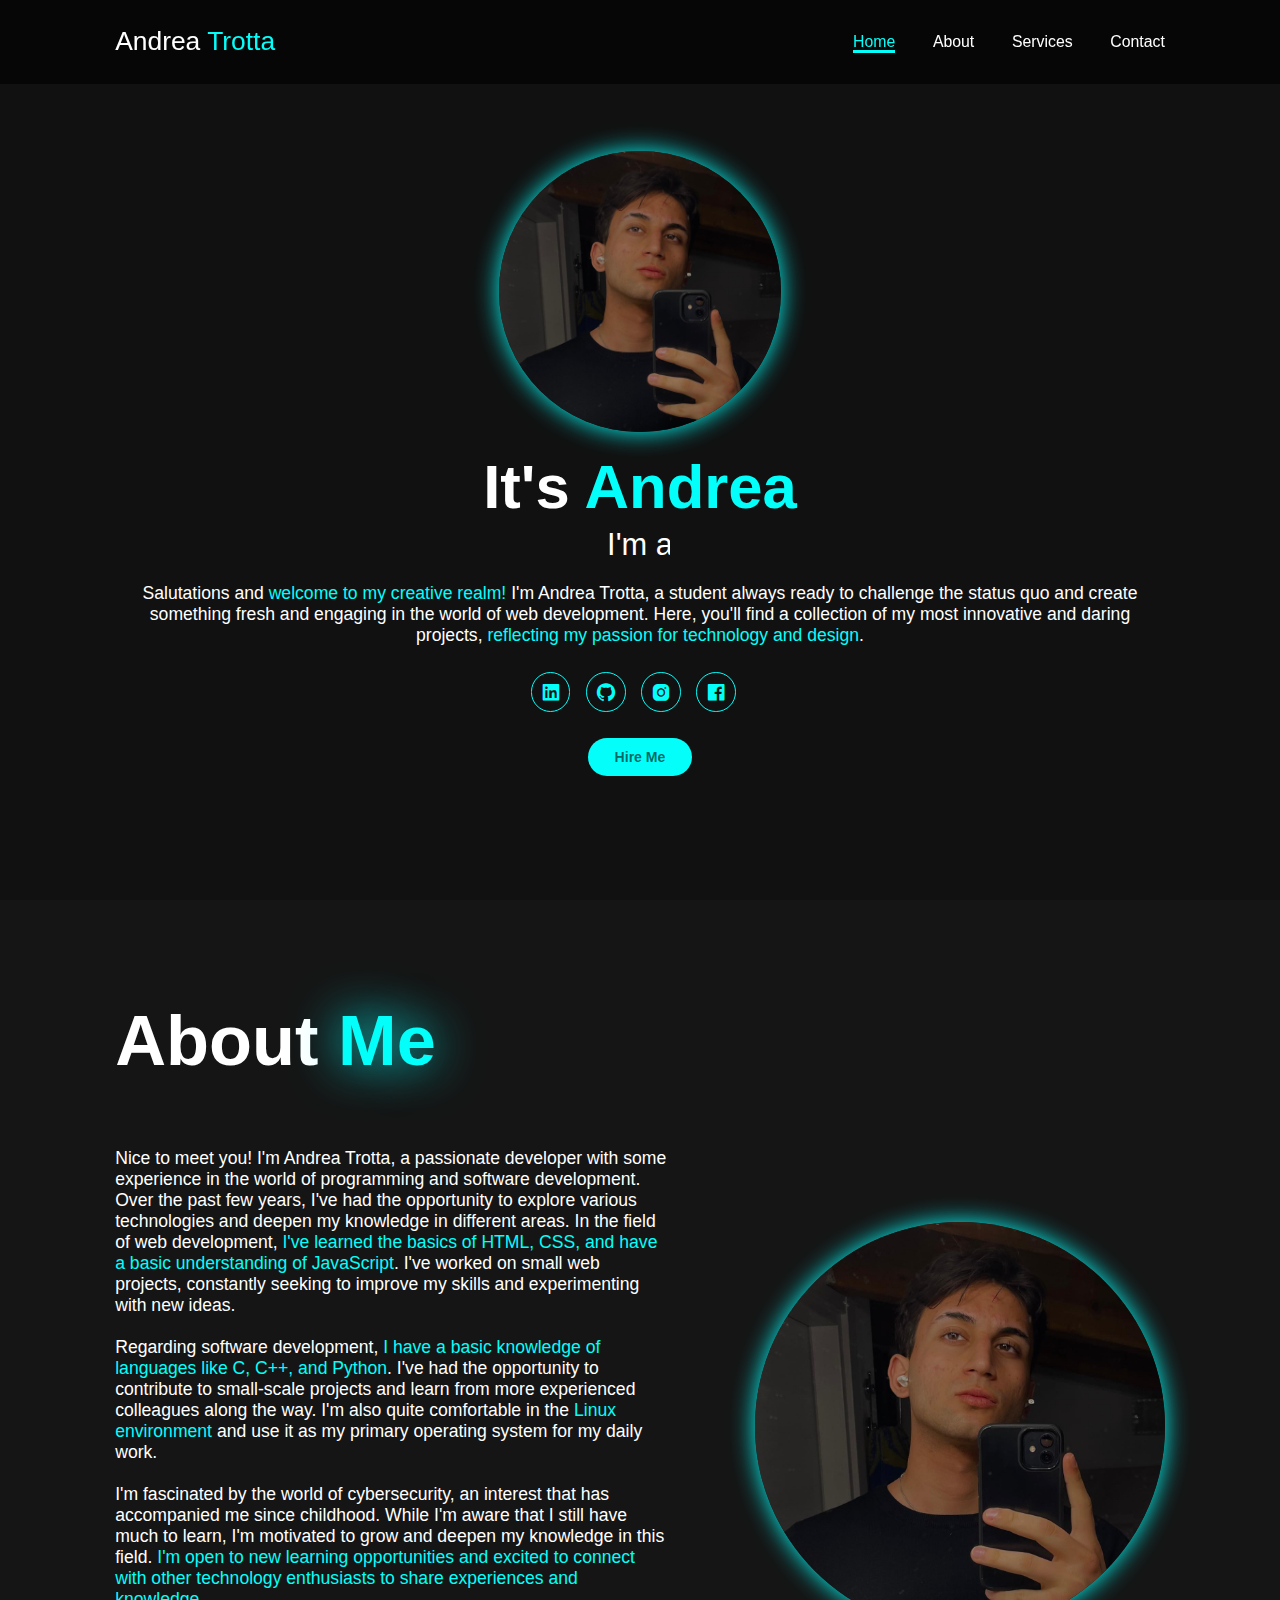
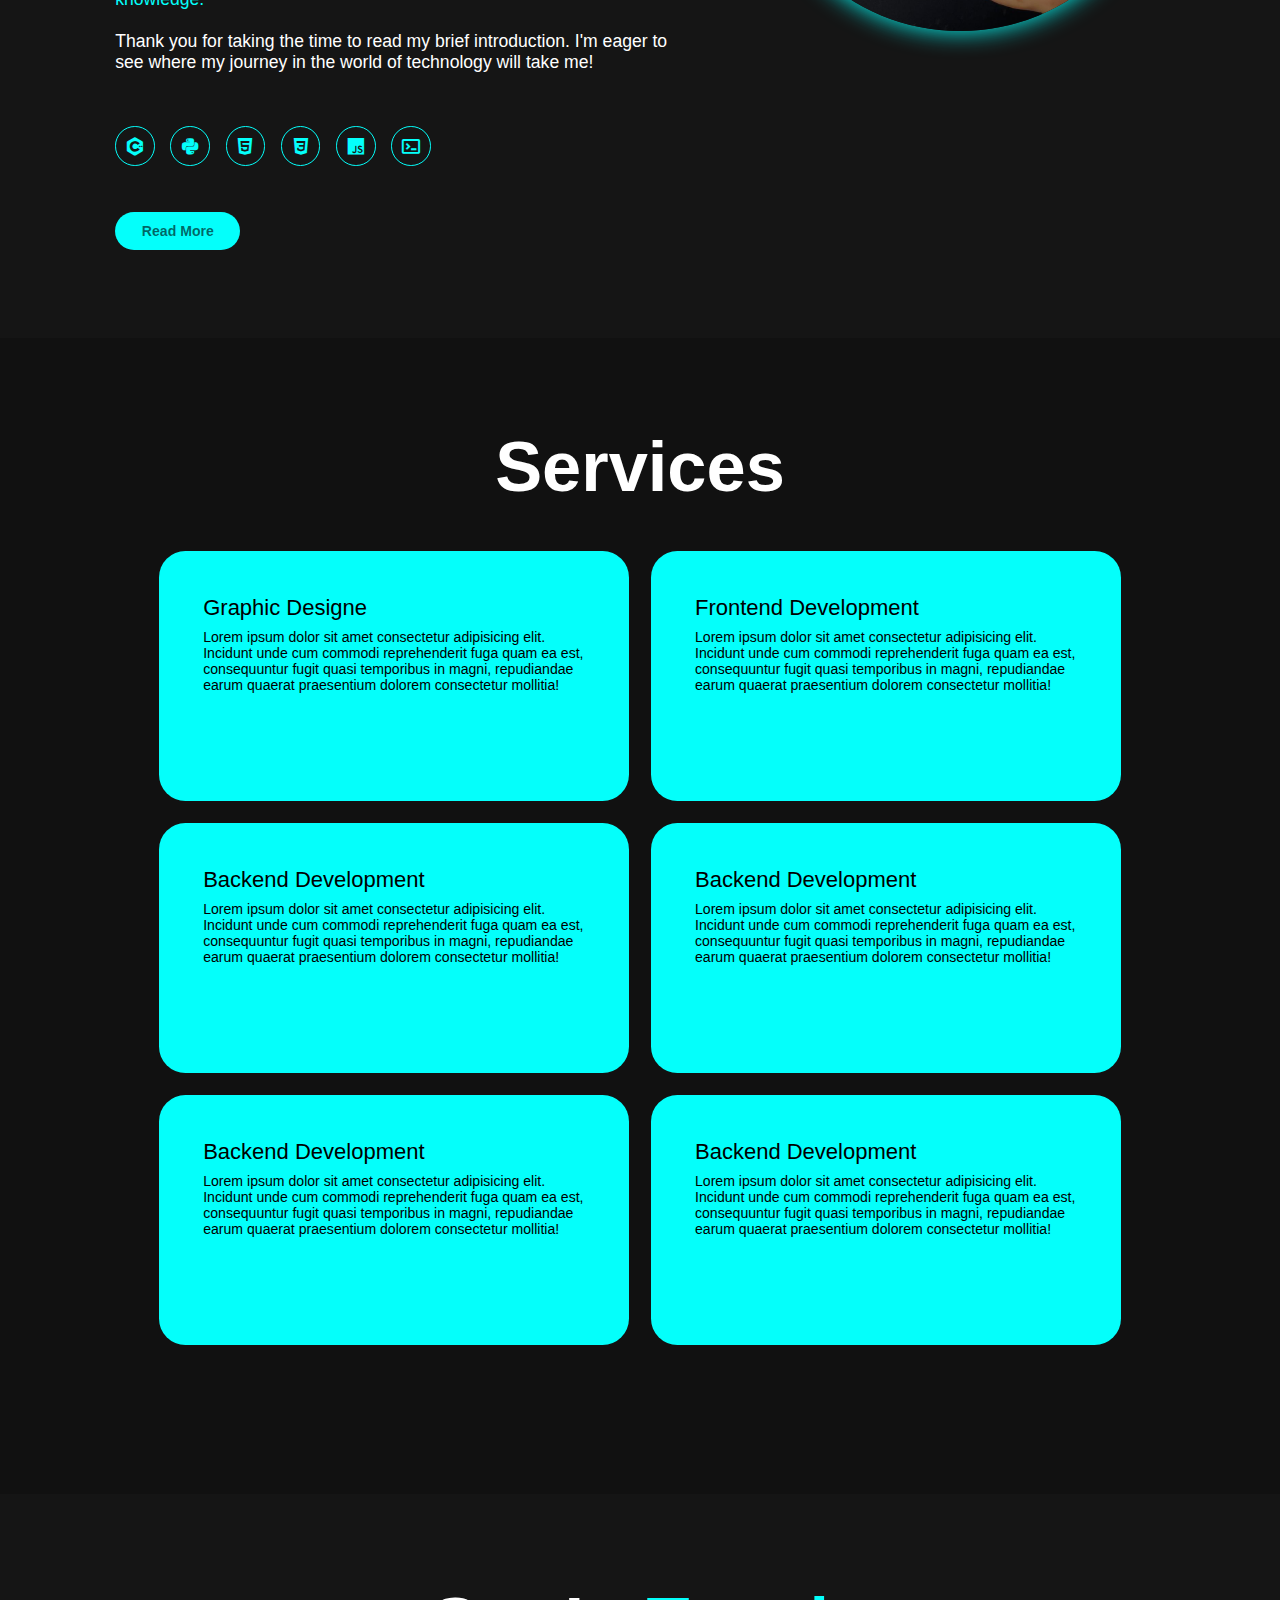
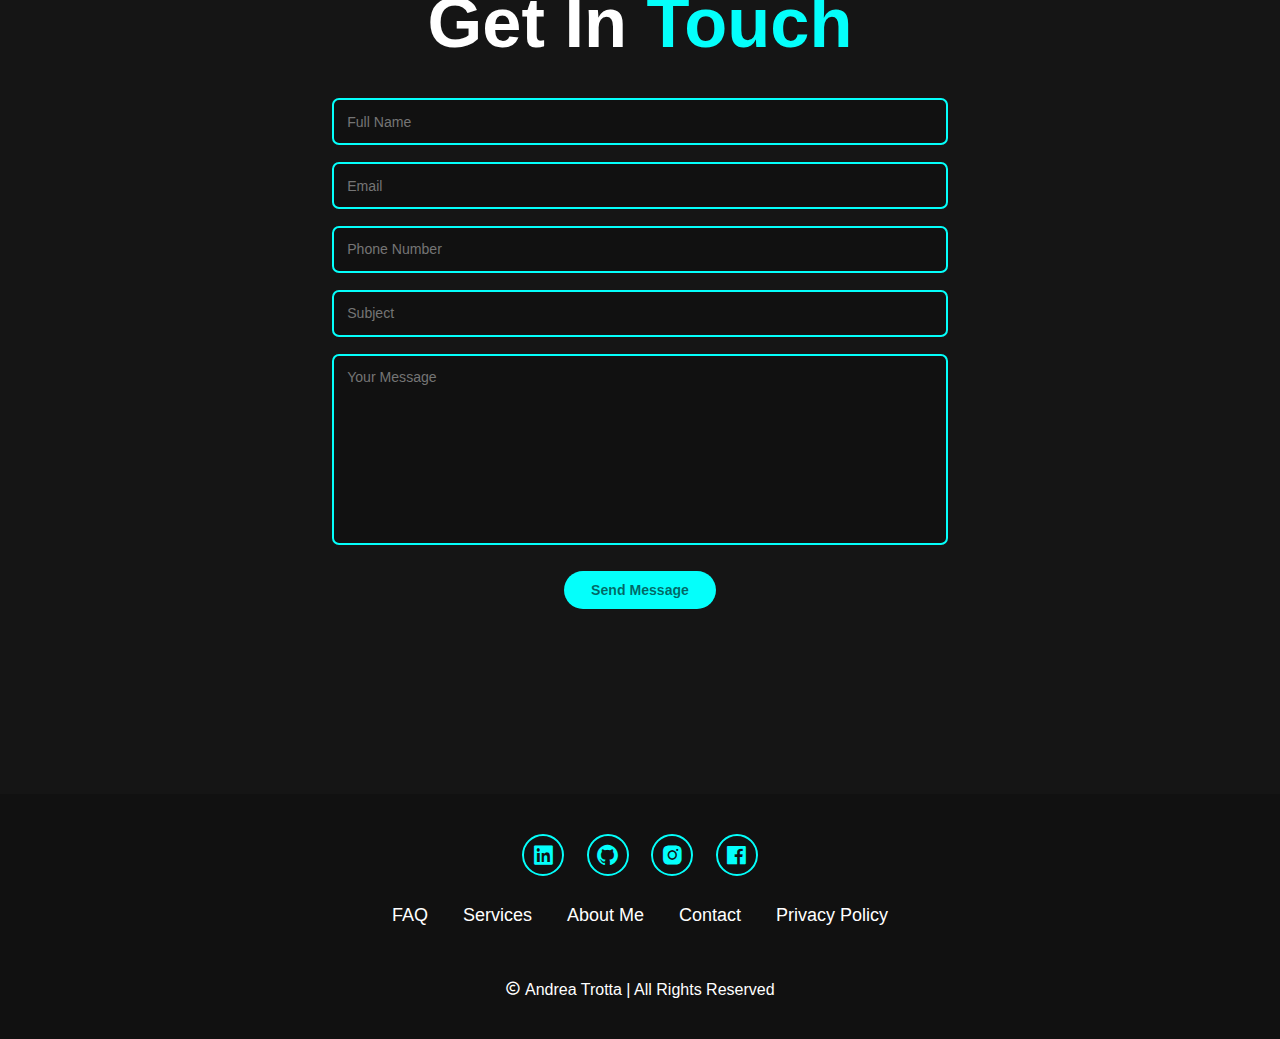
==== index.html @ d31e43f0 "Update index.html" ====
<!DOCTYPE html>
<html lang="en">
<head>
    <meta charset="UTF-8">
    <meta name="viewport" content="width=device-width, initial-scale=1.0">
    <title>Andrea Trotta's Portfolio</title>
    <link rel="stylesheet" href="/main.css">
    <link rel="icon" href="icon.png">
    <link href='https://unpkg.com/boxicons@2.1.4/css/boxicons.min.css' rel='stylesheet'>
</head>
<body>
    <header class="header">
        <a href="#home" class="logo">Andrea <span>Trotta</span></a>

        <i class='bx bx-menu' id="menu-icon"></i>

        <nav class="navbar">
            <a href="#home" class="active">Home</a>
            <a href="#about">About</a>
            <a href="#services">Services</a>
            <a href="#contact">Contact</a>
        </nav>
    </header>

    <section class="home" id="home">
        <div class="home-img">
            <img src="image.jpg" alt="">
        </div>

        <div class="home-content">
            <h1>It's <span>Andrea</span></h1>
        
            <h3 class="text-animation">
                I'm a <span></span>
            </h3>

            <br><br>
            <p style="font-size: 2rem;">
                Salutations and <span style="color: #04fffb;">welcome to my creative realm!</span> I'm Andrea Trotta, a student always ready to challenge the status quo and create something fresh and engaging in the world of web development.
                Here, you'll find a collection of my most innovative and daring projects, <span style="color: #04fffb;">reflecting my passion for technology and design</span>. 
            </p>

                <div class="social-icon">
                    <a href="https://www.linkedin.com/in/andrea-trotta-8848802b8/"><i class='bx bxl-linkedin-square'></i></a>
                    <a href="https://github.com/TheRealAndreaTrotta/MyRep"><i class='bx bxl-github'></i></a>
                    <a href="https://www.instagram.com/thedrereal/"><i class='bx bxl-instagram-alt'></i></a>
                    <a href="#"><i class='bx bxl-facebook-square'></i></a>
                </div>

                <a href="#contact" class="btn">Hire Me</a>
        </div>
    </section>
    
    <section class="about" id="about">
        <div class="about-content">
            <h2 class="heading">About <span>Me</span></h2>
            <h3 class="text-animation"><span></span></h3>
            <br>

            <p style="font-size: 2rem;">
                Nice to meet you! I'm Andrea Trotta, a passionate developer with some experience in the world of programming and software development. Over the past few years, I've had the opportunity to explore various technologies and deepen my knowledge in different areas.            
                In the field of web development, <span style="color: #04fffb;">I've learned the basics of HTML, CSS, and have a basic understanding of JavaScript</span>. I've worked on small web projects, constantly seeking to improve my skills and experimenting with new ideas.
                <br><br>
                Regarding software development, <span style="color: #04fffb;">I have a basic knowledge of languages like C, C++, and Python</span>. I've had the opportunity to contribute to small-scale projects and learn from more experienced colleagues along the way.   
                I'm also quite comfortable in the <span style="color: #04fffb;">Linux environment</span> and use it as my primary operating system for my daily work.   
                <br><br>
                I'm fascinated by the world of cybersecurity, an interest that has accompanied me since childhood. While I'm aware that I still have much to learn, I'm motivated to grow and deepen my knowledge in this field.
                <span style="color: #04fffb;">I'm open to new learning opportunities and excited to connect with other technology enthusiasts to share experiences and knowledge.</span> 
                <br><br>
                Thank you for taking the time to read my brief introduction. I'm eager to see where my journey in the world of technology will take me!
            </p>

            <div class="social">
                <div class="social-icon">
                    <a href="https://isocpp.org"><i class='bx bxl-c-plus-plus'></i></a>
                    <a href="https://www.python.org"><i class='bx bxl-python'></i></a>
                    <a href="https://html.com"><i class='bx bxl-html5' ></i></a>
                    <a href="https://www.w3.org/Style/CSS/Overview.en.html"><i class='bx bxl-css3' ></i></a>
                    <a href="https://www.javascript.com"><i class='bx bxl-javascript' ></i></a>
                    <a href="https://www.linux.org"><i class='bx bx-terminal'></i></a>
                </div>
            </div>

            <br><br>
            <a href="#" class="btn">Read More</a>
        </div>

        <div class="about-img">
            <img src="image.jpg" alt="">
        </div>
    </section>

    <section class="services" id="services">
        <h2 class="heading">Services</h2>

        <div class="services-container">

            <div class="services-box">
                <div class="services-info">
                    <h4>Graphic Designe</h4>
                    <p>Lorem ipsum dolor sit amet consectetur adipisicing 
                    elit. Incidunt unde cum commodi reprehenderit fuga 
                    quam ea est, consequuntur fugit quasi temporibus in 
                    magni, repudiandae earum quaerat praesentium dolorem 
                    consectetur mollitia!</p>
                </div>
            </div>

            <div class="services-box">
                <div class="services-info">
                    <h4>Frontend Development</h4>
                    <p>Lorem ipsum dolor sit amet consectetur adipisicing 
                    elit. Incidunt unde cum commodi reprehenderit fuga 
                    quam ea est, consequuntur fugit quasi temporibus in 
                    magni, repudiandae earum quaerat praesentium dolorem 
                    consectetur mollitia!</p>
                </div>
            </div>

            <div class="services-box">
                <div class="services-info">
                    <h4>Backend Development</h4>
                    <p>Lorem ipsum dolor sit amet consectetur adipisicing 
                    elit. Incidunt unde cum commodi reprehenderit fuga 
                    quam ea est, consequuntur fugit quasi temporibus in 
                    magni, repudiandae earum quaerat praesentium dolorem 
                    consectetur mollitia!</p>
                </div>
            </div>

            <div class="services-box">
                <div class="services-info">
                    <h4>Backend Development</h4>
                    <p>Lorem ipsum dolor sit amet consectetur adipisicing 
                    elit. Incidunt unde cum commodi reprehenderit fuga 
                    quam ea est, consequuntur fugit quasi temporibus in 
                    magni, repudiandae earum quaerat praesentium dolorem 
                    consectetur mollitia!</p>
                </div>
            </div>

            <div class="services-box">
                <div class="services-info">
                    <h4>Backend Development</h4>
                    <p>Lorem ipsum dolor sit amet consectetur adipisicing 
                    elit. Incidunt unde cum commodi reprehenderit fuga 
                    quam ea est, consequuntur fugit quasi temporibus in 
                    magni, repudiandae earum quaerat praesentium dolorem 
                    consectetur mollitia!</p>
                </div>
            </div>

            <div class="services-box">
                <div class="services-info">
                    <h4>Backend Development</h4>
                    <p>Lorem ipsum dolor sit amet consectetur adipisicing 
                    elit. Incidunt unde cum commodi reprehenderit fuga 
                    quam ea est, consequuntur fugit quasi temporibus in 
                    magni, repudiandae earum quaerat praesentium dolorem 
                    consectetur mollitia!</p>
                </div>
            </div>

        </div>
    </section>

    <section class="contact" id="contact">
        <h2 class="heading">Get In <span>Touch</span></h2>

        <form action="#">

            <div class="input-box">
                <input type="text" placeholder="Full Name" required>
                <input type="email" placeholder="Email" required>
                <input type="text" placeholder="Phone Number">
                <input type="text" placeholder="Subject" required>
            
                <textarea name="textarea" id="textarea" cols="30" rows="10" placeholder="Your Message" required></textarea>
            </div>

            <input type="submit" value="Send Message" class="btn">
        </form>
    </section>

    <footer class="footer">
        <div class="social">
            <div class="social-icon">
                <a href="https://www.linkedin.com/in/andrea-trotta-8848802b8/"><i class='bx bxl-linkedin-square'></i></a>
                <a href="https://github.com/TheRealAndreaTrotta/MyRep"><i class='bx bxl-github'></i></a>
                <a href="https://www.instagram.com/thedrereal/"><i class='bx bxl-instagram-alt'></i></a>
                <a href="#"><i class='bx bxl-facebook-square'></i></a>
            </div>
        </div>

        <ul class="list">
            <li>
                <a href="#">FAQ</a>
            </li>

            <li>
                <a href="#services">Services</a>
            </li>

            <li>
                <a href="#about">About Me</a>
            </li>

            <li>
                <a href="#contact">Contact</a>
            </li>

            <li>
                <a href="#">Privacy Policy</a>
            </li>
        </ul>

        <p class="copyright">
            <i class='bx bx-copyright'></i> Andrea Trotta | All Rights Reserved
        </p>
    </footer>

    <script src="main.js"></script>
</body>
</html>
---- main.css ----
* {
    margin: 0;
    padding: 0;
    box-sizing: border-box;
    text-decoration: none;
    border: none;
    outline: none;
    scroll-behavior: smooth;
    font-family: "Poppins", sans-serif;
}

:root{
    --bg-color: #111111;
    --second-bg-color: #151515;
    --text-color: white;
    --main-color: #04fffb
}

html{
    font-size: 62.5%;
    overflow-x: hidden;
}

body{
    background-color: var(--bg-color);
    color: var(--text-color);
}

.header{
    position: fixed;
    top: 0;
    width: 100%;
    padding: 3rem 9%;
    background: rgba(0, 0, 0, 0.6);
    backdrop-filter: blur(10px);
    display: flex;
    justify-content: space-between;
    align-items: center;
    z-index: 100;
}

.logo{
    font-size: 3rem;
    color: var(--text-color);
    cursor: pointer;
    transition: 0.3s ease-in-out;
}

.logo:hover{
    transform: scale(1.1);
}

.navbar a{
    font-size: 1.8rem;
    color: white;
    margin-left: 4rem;
    font-weight: 500;
    transition: 0.3 ease-in-out;
    border-bottom: 3px solid transparent;
}

.navbar a:hover, .navbar a.active{
    color: var(--main-color);
    border-bottom: 3px solid var(--main-color);
}

#menu-icon{
    font-size: 3.6rem;
    color: var(--main-color);
    display: none;
}

section{
    min-height: 100vh;
    padding: 10rem 9% 10rem;
}

.home{
    display: flex;
    justify-content: center;
    align-items: center;
    flex-direction: column;
    gap: 1rem;
}

.home-content{
    display: flex;
    align-items: center;
    justify-content: center;
    flex-direction: column;
    text-align: center;
    margin-top: 3rem;
}

span{
    color: var(--main-color);
}

.logo span{
    color: var(--main-color);
}

.home-content h3{
    margin-top: 2rem;
    margin-top: 1rem;
    font-size: 3.5rem;
}

.home-content h1{
    font-size: 7rem;
    font-weight: 700;
    margin-top: 1.5rem;
    line-height: 1;
}

.home-img{
    border-radius: 50%;
}

.home-img img{
    position: relative;
    top: 3rem;
    width: 22vw;
    border-radius: 50%;
    box-shadow: 0 0 25px var(--main-color);
    cursor: pointer;
    transition: 0.4s ease-in-out;
}

.home-img img:hover{
    box-shadow: 0 0 50px var(--main-color), 0 0 100px var(--main-color);
}

.home-content p{
    font-size: 1.5rem;
    font-weight: 500;
    max-width: 10000px;
}

.social-icon a{
    display: inline-flex;
    justify-content: center;
    align-items: center;
    width: 4.5rem;
    height: 4.5rem;
    background: transparent;
    border: 0.2rem solid var(--main-color);
    font-size: 2.5rem;
    border-radius: 50%;
    color: var(--main-color);
    margin: 3rem 1.5rem 3rem 0;
    transition: 0.3s ease-in-out;
}

.social-icon a:hover{
    color: white;
    transform: scale(1.3)translateY(-5px);
    box-shadow: 0 0 25px var(--main-color);
    background-color: var(--main-color);
}

.btn{
    display: inline-block;
    padding: 1rem 2.8rem;
    background: var(--main-color);
    border-radius: 4rem;
    font-size: 1.6rem;
    color: rgba(0, 0, 0, 0.6);
    font-weight: bolder;
    border: 2px solid transparent;
    transition: 0.3 ease-in-out;
    cursor: pointer;
}

.btn:hover{
    transform: scale(1.05);
    box-shadow: 0 0 25px var(--main-color);
}

.text-animation {
    font-size: 34px;
    font-weight: 280;
    min-width: 280px; 
}

.text-animation span{
    position: relative;
}

.text-animation span::before {
    content: attr(data-text); 
    color: var(--main-color);
    animation: words 20s infinite; 
}

.text-animation span::after {
    content: "";
    background-color: var(--bg-color);
    position: absolute;
    width: calc(100% + 8px);
    height: 100%;
    border-left: 3px solid var(--bg-color);
    right: -8px;
    animation: cursor 0.6s infinite, typing 20s steps(14) infinite; 
}

@keyframes cursor {
    to {
        border-left: 2px solid var(--main-color);
    }
}

@keyframes words { 
    0%, 100% {
        content: 'Web Developer';
    }
}

@keyframes typing {
    10%, 15%, 30%, 35%, 50%, 55%, 70%, 75%, 90%, 95% {
        width: 0;
    }
    5%, 20%, 25%, 40%, 45%, 60%, 65%, 80%, 85% {
        width: calc(100% + 8px);
    }
}

.about{
    display: flex;
    justify-content: center;
    align-items: center;
    gap: 10rem;
    background: var(--second-bg-color);
    color: white;
}

.about h2 span{
    color: var(--main-color);
    text-shadow: 0 0 50px var(--main-color);
}

.about-img{
    border-radius: 50%;
}

.about-img img{
    position: relative;
    width: 32vw;
    border-radius: 50%;
    box-shadow: 0 0 25px var(--main-color);
    top: 1rem;
    cursor: pointer;
    transition: 0.4s ease-in-out;
}

.about-img img:hover{
    box-shadow: 0 0 50px var(--main-color), 0 0 100px var(--main-color);
}

.heading{
    text-align: center;
    font-size: 8rem;
}

.about-content h2{
    text-align: left;
    line-height: 1.5;
}

.about-content h3{
    font-size: 2.6rem;
}

.about-content p{
    font-size: 1.6rem;
    margin: 2rem 0 3rem;
}

.about-content .text-animation span::before {
    content: 'Web Developer'; 
    color: var(--main-color);
    animation: words 20s infinite; 
}

.about-content .text-animation span::after {
    content: "";
    background-color: var(--second-bg-color);
    position: absolute;
    width: calc(100% + 8px);
    height: 100%;
    border-left: 3px solid var(--second-bg-color);
    right: -8px;
    animation: cursor 0.6s infinite, typing 20s steps(14) infinite; 
}

::-webkit-scrollbar{
    width: 15px;
}

::-webkit-scrollbar-thumb{
    background-color: var(--main-color);
}

::-webkit-scrollbar-track{
    background-color: var(--bg-color);
    width: 50px;
}

.services{
    background: var(--bg-color);
    color: white;
}

.services h2{
    margin-bottom: 5rem;
    color: white;
}

.services-container{
    display: grid;
    grid-template-columns: repeat(3,1fr);
    align-items: center;
    gap: 2.5rem;
}

.services-box{
    background-color: var(--main-color);
    color: black;
    height: 250px;
    border-radius: 3rem;
    cursor: pointer;
    transition: 0.3s ease-in-out;
}

.services-box:hover{
    background: white;
    color: var(--main-color);
    transform: scale(1.03);
}

.services-box .services-info{
    display: flex;
    flex-direction: column;
    text-align: left;
    max-height: 200px;
    justify-content: center;
    align-items: baseline;
    padding: 5em;
}

.services-info h4{
    font-size: 2.5rem;
    font-weight: 500;
    margin-bottom: 1rem;
}

.services-info p{
    font-size: 1.6rem;
    font-weight: 400;
    max-height: 100px;
    margin: auto;
}

.contact{
    background-color: var(--second-bg-color);
}

.contact h2{
    margin-bottom: 3rem;
    color: white;
}

.contact form{
    max-width: 70rem;
    margin: 1rem auto;
    text-align: center;
    margin-bottom: 3rem;
}

.contact form .input-box{
    display: flex;
    justify-content: center;
    flex-wrap: wrap;
}

.contact form .input-box input, .contact form textarea{
    width: 100%;
    padding: 1.5rem;
    font-size: 1.6rem;
    color: var(--text-color);
    background: var(--bg-color);
    border-radius: 0.8rem;
    border: 2px solid var(--main-color);
    margin: 1rem 0;
    resize: none;
}

.contact form .btn{
    margin-top: 2rem;
}

.footer{
    position: relative;
    bottom: 0;
    width: 100%;
    padding: 40px 0;
    background-color: var(--bg-color);
}

.footer .social{
    text-align: center;
    padding-bottom: 25px;
    color: var(--main-color);
}

.footer .social a{
    font-size: 25px;
    color: var(--main-color);
    border: 2px solid var(--main-color);
    width: 42px;
    height: 42px;
    line-height: 42px;
    display: inline-block;
    text-align: center;
    border-radius: 50%;
    margin: 0 10px;
    transition: 0.3 ease-in-out;
}

.footer .social a:hover{
    transform: scale(1.2) translateY(-10px);
    background-color: var(--main-color);
    color: var(--text-color);
    box-shadow: 0 0 25px var(--main-color);
}

.footer ul{
    margin-top: 0;
    padding: 0;
    font-size: 18px;
    line-height: 1.6;
    margin-bottom: 0;
    text-align: center;
}

.footer ul li a{
    color: white;
    border-bottom: 3px solid transparent;
    transition: 0.3s ease-in-out;
}

footer ul li a:hover{
    color: var(--main-color);
    border-bottom: 3px solid var(--main-color);
}

.footer ul li{
    display: inline-block;
    padding: 0 15px;
}

.footer .copyright{
    margin-top: 50px;
    text-align: center;
    font-size: 16px;
    color: white;
}

@media(max-width: 1285px){
    html{
        font-size: 55%;
    }
    .services-container{
        padding-bottom: 7rem;
        grid-template-columns: repeat(2,1fr);
        margin: 0 5rem;
    }
}

@media(max-width: 991px){
    header{
        padding: 2rem 3%;
    }
    section{
        padding: 10rem 3% 2rem;
    }
    .services{
        padding-bottom: 7rem;
    }
    .footer{
        padding: 2rem 3%;
    }
}

@media(max-width: 895px){
    #menu-icon{
        display: block;
    }
    .navbar{
        position: absolute;
        top: 100%;
        right: 0;
        width: 50%;
        padding: 1rem 3%;
        background: rgba(0, 0, 0, 0.9);
        backdrop-filter: blur(20px);
        border-bottom-left-radius: 2rem;
        border-left: 2px solid var(--main-color);
        border-bottom: 2px solid var(--main-color);
        display: none;
    }
    .navbar.active{
        display: block;
    }
    
    .navbar a{
        display: block;
        font-size: 2rem;
        margin: 3rem 0;
        color: white;
    }
    
    .home{
        flex-direction: column;
        margin: 5rem 4rem;
    }
    
    .home-content h3{
        font-size: 2.6rem;
    }
    
    .home-content h1{
        font-size: 8rem;
        margin-top: 3rem;
    }
    
    .home-content p{
        max-width: 600px;
        margin: 0 auto;
    }
    
    .home-img img{
        width: 56vw;
        margin-top: -2rem;
    }
    
    .about{
        flex-direction: column-reverse;
    }
    
    .about-content{
        margin: 0 2rem 4rem;
    }
    
    .about img{
        width: 52vw;
        margin-top: 1rem;
        margin-bottom: 3rem;
    }
    
    .services h2{
        margin-bottom: 3rem;
    }
    
    .services-container{
        grid-template-columns: repeat(1,1fr);
    }
}
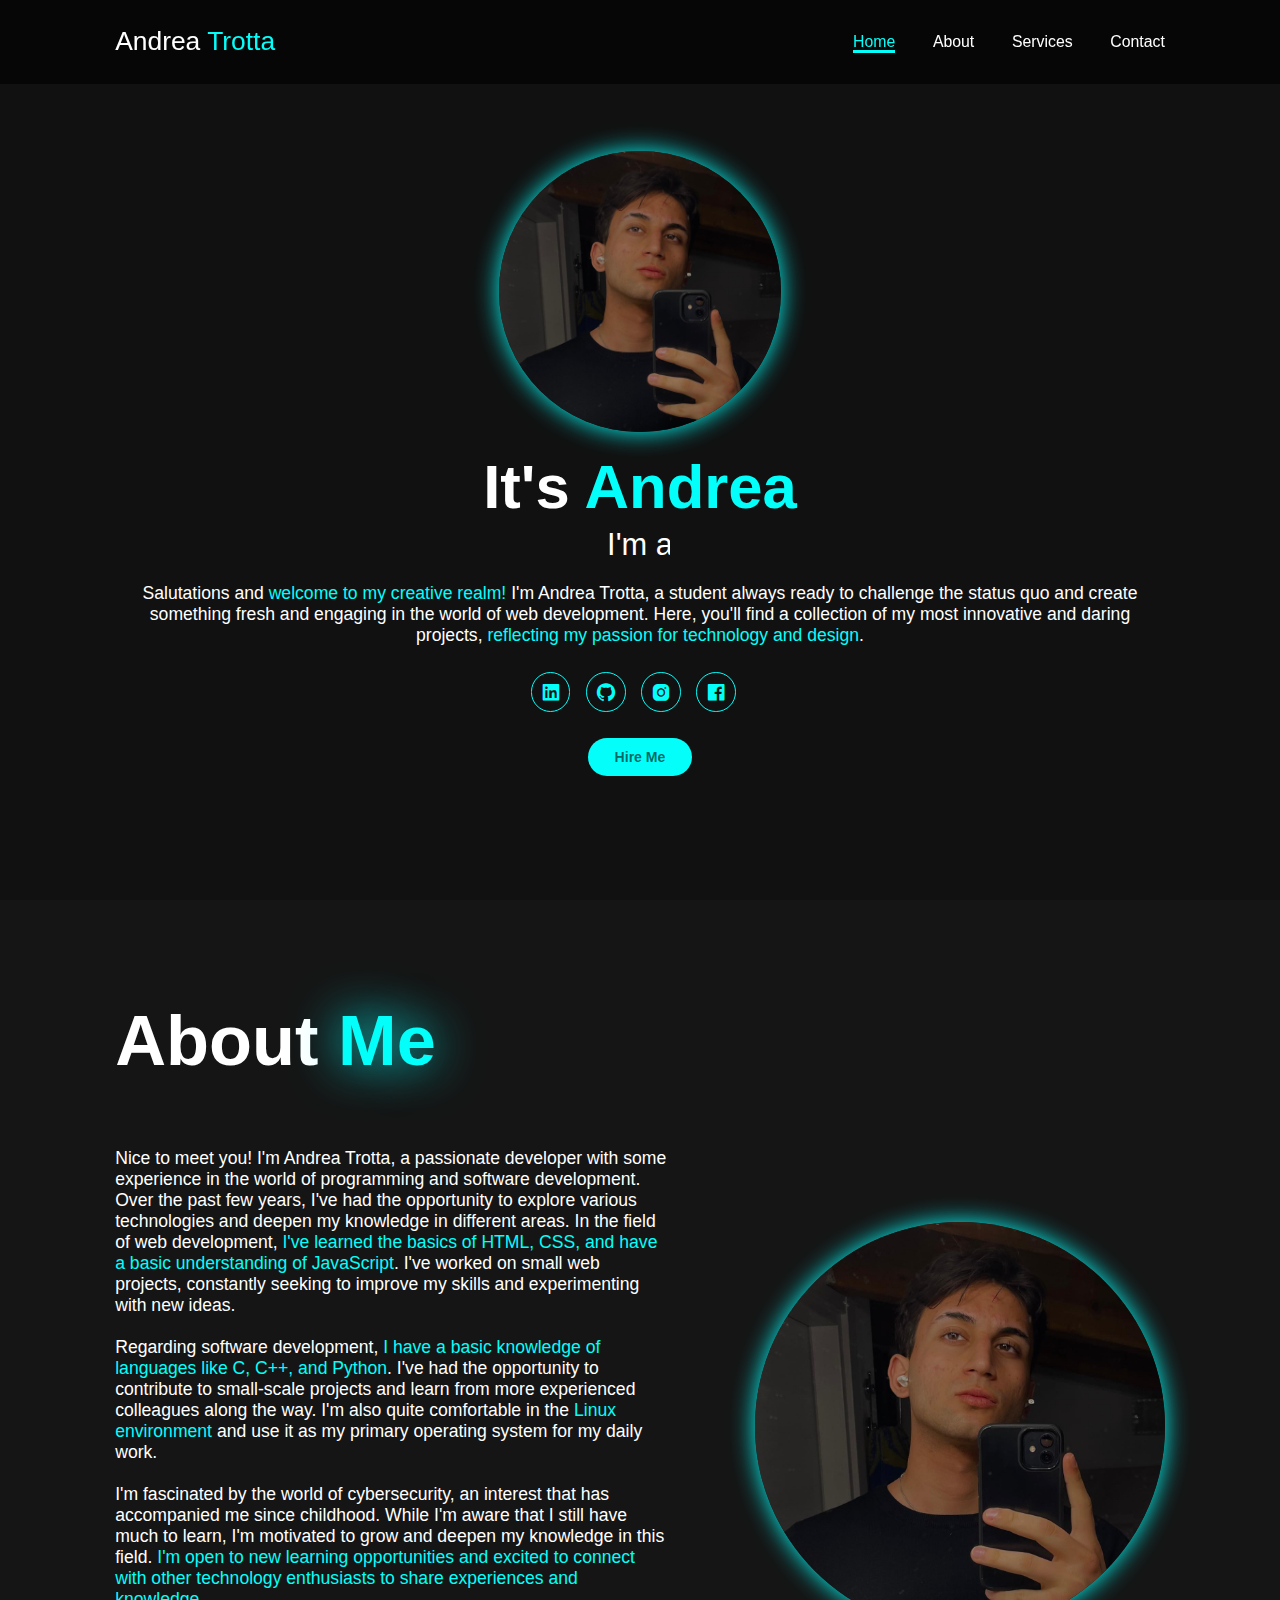
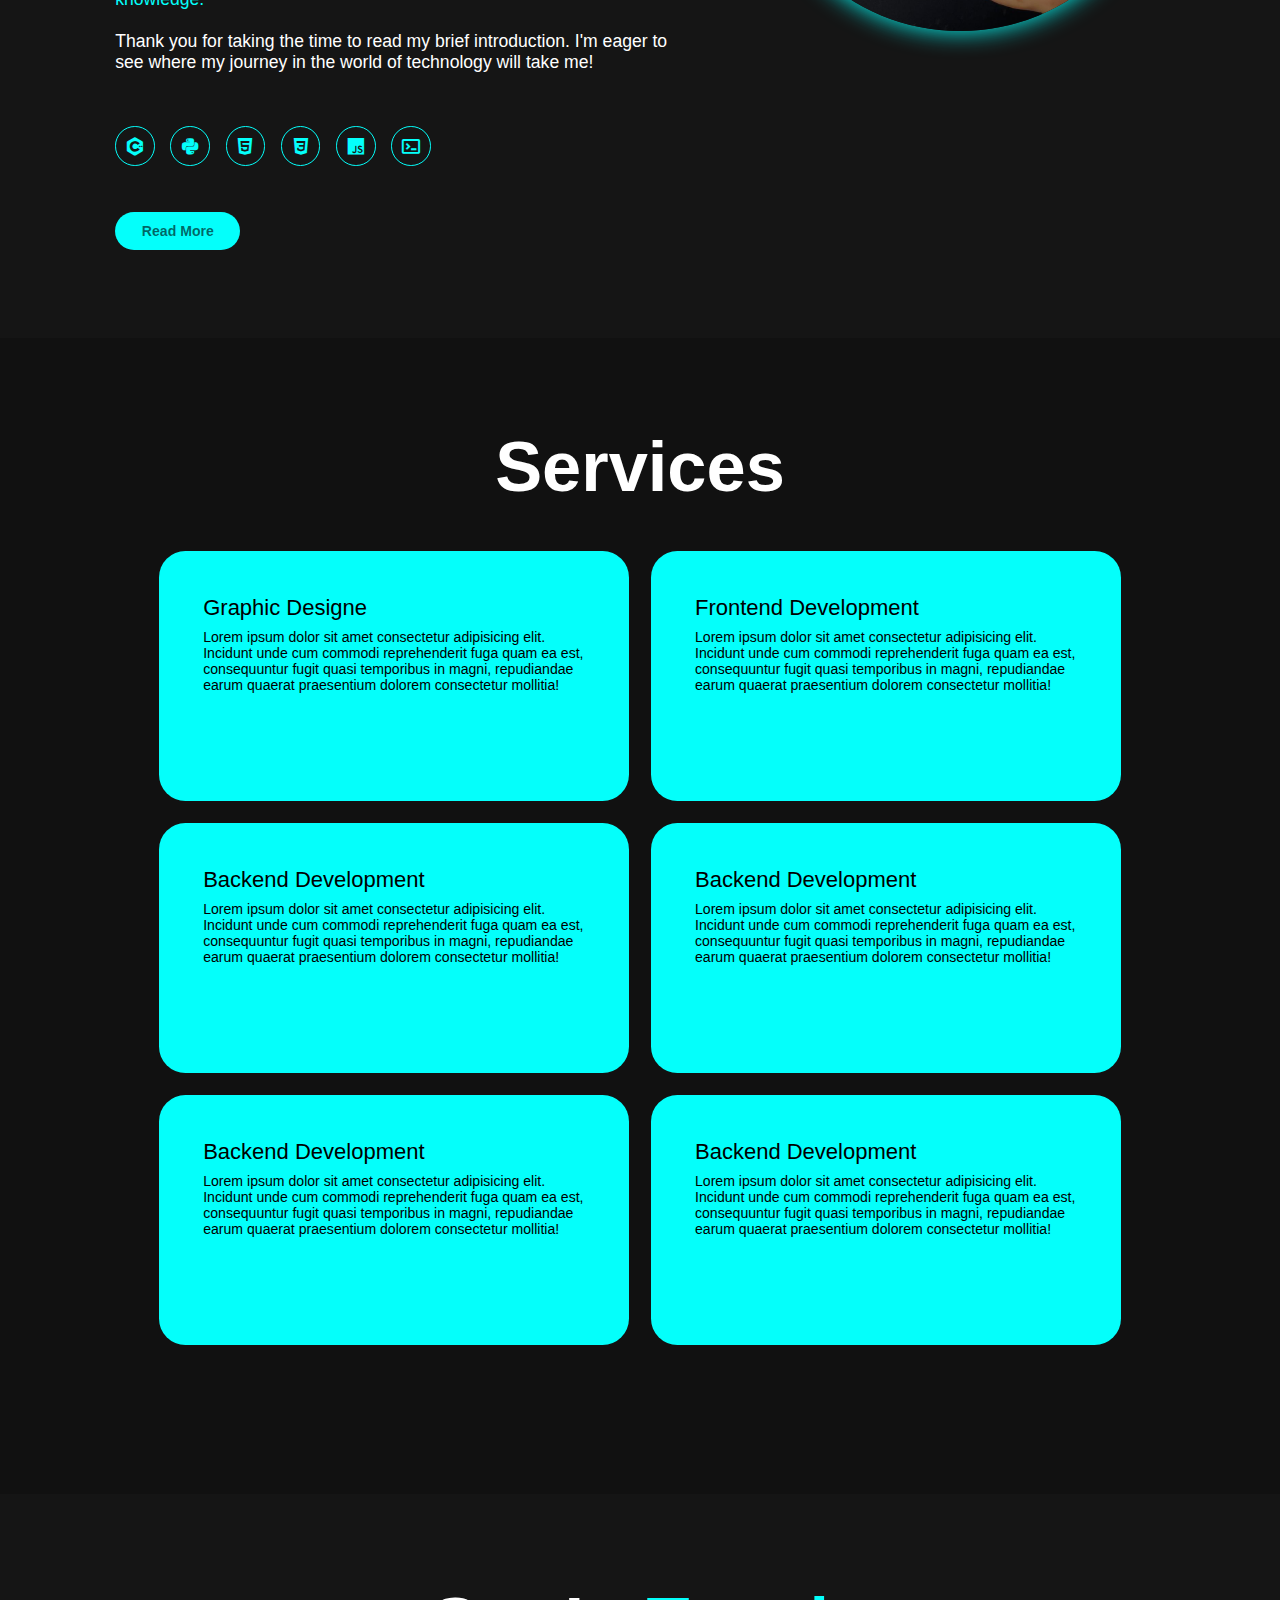
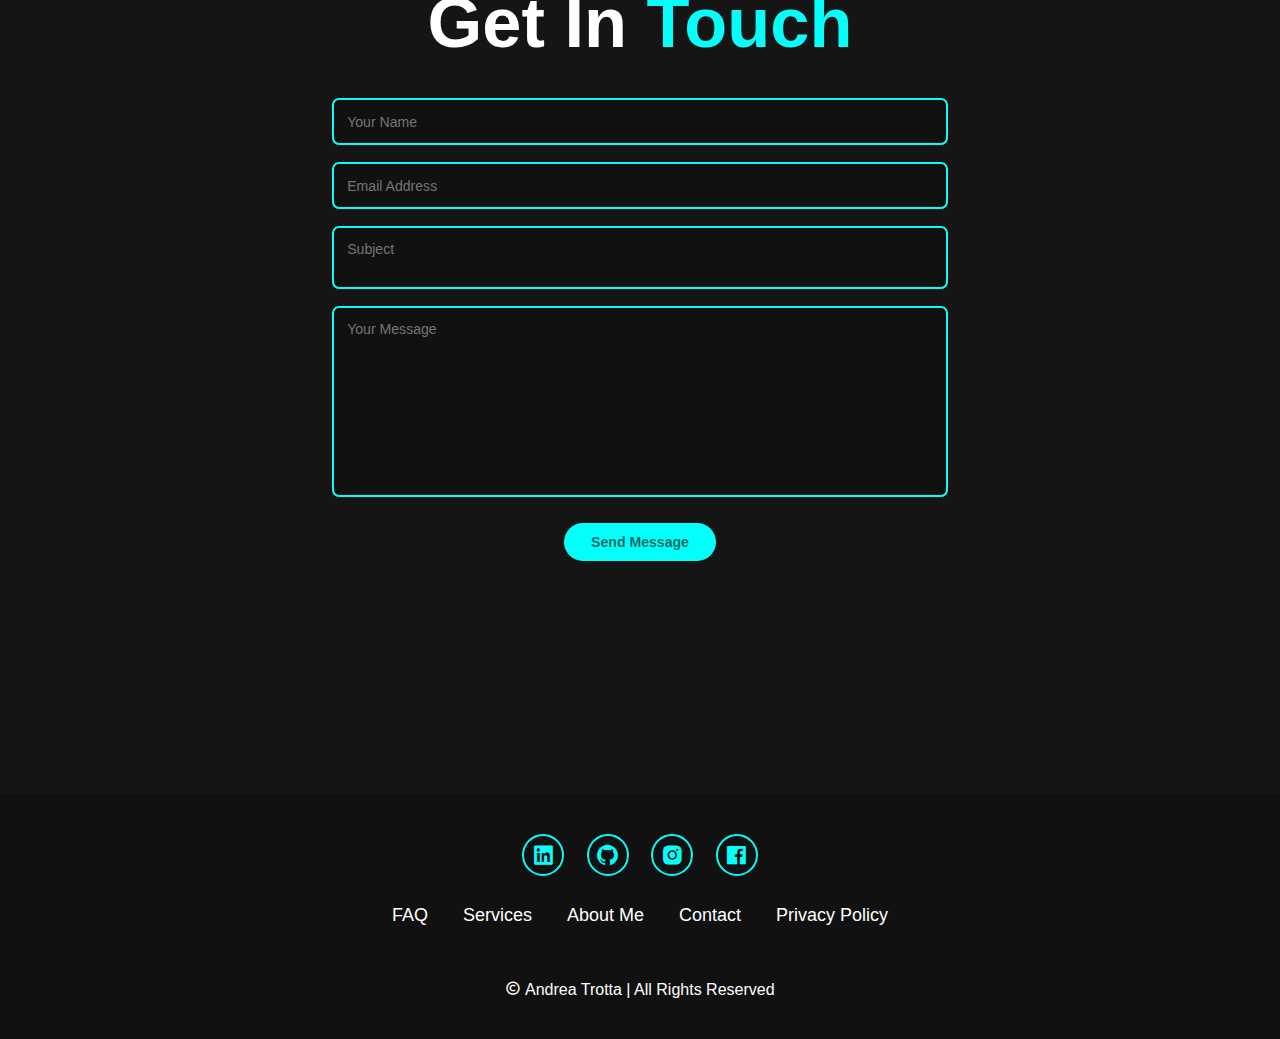
==== commit af3bf5d0: "get in touch" ====
--- a/index.html
+++ b/index.html
@@ -4,7 +4,7 @@
     <meta charset="UTF-8">
     <meta name="viewport" content="width=device-width, initial-scale=1.0">
     <title>Andrea Trotta's Portfolio</title>
-    <link rel="stylesheet" href="/main.css">
+    <link rel="stylesheet" href="style.css">
     <link rel="icon" href="icon.png">
     <link href='https://unpkg.com/boxicons@2.1.4/css/boxicons.min.css' rel='stylesheet'>
 </head>
@@ -167,14 +167,12 @@
     <section class="contact" id="contact">
         <h2 class="heading">Get In <span>Touch</span></h2>
 
-        <form action="#">
+        <form action="https://formcarry.com/s/QvT0RXRTFsk" method="POST">
 
             <div class="input-box">
-                <input type="text" placeholder="Full Name" required>
-                <input type="email" placeholder="Email" required>
-                <input type="text" placeholder="Phone Number">
-                <input type="text" placeholder="Subject" required>
-            
+                <input id="name" type="text" name="name" placeholder="Your Name" required/>
+                <input id="email" type="email" name="email" placeholder="Email Address" required/>
+                <textarea id="textArea" name="subject" placeholder="Subject" required></textarea>
                 <textarea name="textarea" id="textarea" cols="30" rows="10" placeholder="Your Message" required></textarea>
             </div>
 
@@ -219,6 +217,6 @@
         </p>
     </footer>
 
-    <script src="main.js"></script>
+    <script src="script.js"></script>
 </body>
-</html>
+</html>--- a/style.css
+++ b/style.css
@@ -0,0 +1,568 @@
+* {
+    margin: 0;
+    padding: 0;
+    box-sizing: border-box;
+    text-decoration: none;
+    border: none;
+    outline: none;
+    scroll-behavior: smooth;
+    font-family: "Poppins", sans-serif;
+}
+
+:root{
+    --bg-color: #111111;
+    --second-bg-color: #151515;
+    --text-color: white;
+    --main-color: #04fffb
+}
+
+html{
+    font-size: 62.5%;
+    overflow-x: hidden;
+}
+
+body{
+    background-color: var(--bg-color);
+    color: var(--text-color);
+}
+
+.header{
+    position: fixed;
+    top: 0;
+    width: 100%;
+    padding: 3rem 9%;
+    background: rgba(0, 0, 0, 0.6);
+    backdrop-filter: blur(10px);
+    display: flex;
+    justify-content: space-between;
+    align-items: center;
+    z-index: 100;
+}
+
+.logo{
+    font-size: 3rem;
+    color: var(--text-color);
+    cursor: pointer;
+    transition: 0.3s ease-in-out;
+}
+
+.logo:hover{
+    transform: scale(1.1);
+}
+
+.navbar a{
+    font-size: 1.8rem;
+    color: white;
+    margin-left: 4rem;
+    font-weight: 500;
+    transition: 0.3 ease-in-out;
+    border-bottom: 3px solid transparent;
+}
+
+.navbar a:hover, .navbar a.active{
+    color: var(--main-color);
+    border-bottom: 3px solid var(--main-color);
+}
+
+#menu-icon{
+    font-size: 3.6rem;
+    color: var(--main-color);
+    display: none;
+}
+
+section{
+    min-height: 100vh;
+    padding: 10rem 9% 10rem;
+}
+
+.home{
+    display: flex;
+    justify-content: center;
+    align-items: center;
+    flex-direction: column;
+    gap: 1rem;
+}
+
+.home-content{
+    display: flex;
+    align-items: center;
+    justify-content: center;
+    flex-direction: column;
+    text-align: center;
+    margin-top: 3rem;
+}
+
+span{
+    color: var(--main-color);
+}
+
+.logo span{
+    color: var(--main-color);
+}
+
+.home-content h3{
+    margin-top: 2rem;
+    margin-top: 1rem;
+    font-size: 3.5rem;
+}
+
+.home-content h1{
+    font-size: 7rem;
+    font-weight: 700;
+    margin-top: 1.5rem;
+    line-height: 1;
+}
+
+.home-img{
+    border-radius: 50%;
+}
+
+.home-img img{
+    position: relative;
+    top: 3rem;
+    width: 22vw;
+    border-radius: 50%;
+    box-shadow: 0 0 25px var(--main-color);
+    cursor: pointer;
+    transition: 0.4s ease-in-out;
+}
+
+.home-img img:hover{
+    box-shadow: 0 0 50px var(--main-color), 0 0 100px var(--main-color);
+}
+
+.home-content p{
+    font-size: 1.5rem;
+    font-weight: 500;
+    max-width: 10000px;
+}
+
+.social-icon a{
+    display: inline-flex;
+    justify-content: center;
+    align-items: center;
+    width: 4.5rem;
+    height: 4.5rem;
+    background: transparent;
+    border: 0.2rem solid var(--main-color);
+    font-size: 2.5rem;
+    border-radius: 50%;
+    color: var(--main-color);
+    margin: 3rem 1.5rem 3rem 0;
+    transition: 0.3s ease-in-out;
+}
+
+.social-icon a:hover{
+    color: white;
+    transform: scale(1.3)translateY(-5px);
+    box-shadow: 0 0 25px var(--main-color);
+    background-color: var(--main-color);
+}
+
+.btn{
+    display: inline-block;
+    padding: 1rem 2.8rem;
+    background: var(--main-color);
+    border-radius: 4rem;
+    font-size: 1.6rem;
+    color: rgba(0, 0, 0, 0.6);
+    font-weight: bolder;
+    border: 2px solid transparent;
+    transition: 0.3 ease-in-out;
+    cursor: pointer;
+}
+
+.btn:hover{
+    transform: scale(1.05);
+    box-shadow: 0 0 25px var(--main-color);
+}
+
+.text-animation {
+    font-size: 34px;
+    font-weight: 280;
+    min-width: 280px; 
+}
+
+.text-animation span{
+    position: relative;
+}
+
+.text-animation span::before {
+    content: attr(data-text); 
+    color: var(--main-color);
+    animation: words 20s infinite; 
+}
+
+.text-animation span::after {
+    content: "";
+    background-color: var(--bg-color);
+    position: absolute;
+    width: calc(100% + 8px);
+    height: 100%;
+    border-left: 3px solid var(--bg-color);
+    right: -8px;
+    animation: cursor 0.6s infinite, typing 20s steps(14) infinite; 
+}
+
+@keyframes cursor {
+    to {
+        border-left: 2px solid var(--main-color);
+    }
+}
+
+@keyframes words { 
+    0%, 100% {
+        content: 'Web Developer';
+    }
+}
+
+@keyframes typing {
+    10%, 15%, 30%, 35%, 50%, 55%, 70%, 75%, 90%, 95% {
+        width: 0;
+    }
+    5%, 20%, 25%, 40%, 45%, 60%, 65%, 80%, 85% {
+        width: calc(100% + 8px);
+    }
+}
+
+.about{
+    display: flex;
+    justify-content: center;
+    align-items: center;
+    gap: 10rem;
+    background: var(--second-bg-color);
+    color: white;
+}
+
+.about h2 span{
+    color: var(--main-color);
+    text-shadow: 0 0 50px var(--main-color);
+}
+
+.about-img{
+    border-radius: 50%;
+}
+
+.about-img img{
+    position: relative;
+    width: 32vw;
+    border-radius: 50%;
+    box-shadow: 0 0 25px var(--main-color);
+    top: 1rem;
+    cursor: pointer;
+    transition: 0.4s ease-in-out;
+}
+
+.about-img img:hover{
+    box-shadow: 0 0 50px var(--main-color), 0 0 100px var(--main-color);
+}
+
+.heading{
+    text-align: center;
+    font-size: 8rem;
+}
+
+.about-content h2{
+    text-align: left;
+    line-height: 1.5;
+}
+
+.about-content h3{
+    font-size: 2.6rem;
+}
+
+.about-content p{
+    font-size: 1.6rem;
+    margin: 2rem 0 3rem;
+}
+
+.about-content .text-animation span::before {
+    content: 'Web Developer'; 
+    color: var(--main-color);
+    animation: words 20s infinite; 
+}
+
+.about-content .text-animation span::after {
+    content: "";
+    background-color: var(--second-bg-color);
+    position: absolute;
+    width: calc(100% + 8px);
+    height: 100%;
+    border-left: 3px solid var(--second-bg-color);
+    right: -8px;
+    animation: cursor 0.6s infinite, typing 20s steps(14) infinite; 
+}
+
+::-webkit-scrollbar{
+    width: 15px;
+}
+
+::-webkit-scrollbar-thumb{
+    background-color: var(--main-color);
+}
+
+::-webkit-scrollbar-track{
+    background-color: var(--bg-color);
+    width: 50px;
+}
+
+.services{
+    background: var(--bg-color);
+    color: white;
+}
+
+.services h2{
+    margin-bottom: 5rem;
+    color: white;
+}
+
+.services-container{
+    display: grid;
+    grid-template-columns: repeat(3,1fr);
+    align-items: center;
+    gap: 2.5rem;
+}
+
+.services-box{
+    background-color: var(--main-color);
+    color: black;
+    height: 250px;
+    border-radius: 3rem;
+    cursor: pointer;
+    transition: 0.3s ease-in-out;
+}
+
+.services-box:hover{
+    background: white;
+    color: var(--main-color);
+    transform: scale(1.03);
+}
+
+.services-box .services-info{
+    display: flex;
+    flex-direction: column;
+    text-align: left;
+    max-height: 200px;
+    justify-content: center;
+    align-items: baseline;
+    padding: 5em;
+}
+
+.services-info h4{
+    font-size: 2.5rem;
+    font-weight: 500;
+    margin-bottom: 1rem;
+}
+
+.services-info p{
+    font-size: 1.6rem;
+    font-weight: 400;
+    max-height: 100px;
+    margin: auto;
+}
+
+.contact{
+    background-color: var(--second-bg-color);
+}
+
+.contact h2{
+    margin-bottom: 3rem;
+    color: white;
+}
+
+.contact form{
+    max-width: 70rem;
+    margin: 1rem auto;
+    text-align: center;
+    margin-bottom: 3rem;
+}
+
+.contact form .input-box{
+    display: flex;
+    justify-content: center;
+    flex-wrap: wrap;
+}
+
+.contact form .input-box input, .contact form textarea{
+    width: 100%;
+    padding: 1.5rem;
+    font-size: 1.6rem;
+    color: var(--text-color);
+    background: var(--bg-color);
+    border-radius: 0.8rem;
+    border: 2px solid var(--main-color);
+    margin: 1rem 0;
+    resize: none;
+}
+
+.contact form .btn{
+    margin-top: 2rem;
+}
+
+.footer{
+    position: relative;
+    bottom: 0;
+    width: 100%;
+    padding: 40px 0;
+    background-color: var(--bg-color);
+}
+
+.footer .social{
+    text-align: center;
+    padding-bottom: 25px;
+    color: var(--main-color);
+}
+
+.footer .social a{
+    font-size: 25px;
+    color: var(--main-color);
+    border: 2px solid var(--main-color);
+    width: 42px;
+    height: 42px;
+    line-height: 42px;
+    display: inline-block;
+    text-align: center;
+    border-radius: 50%;
+    margin: 0 10px;
+    transition: 0.3 ease-in-out;
+}
+
+.footer .social a:hover{
+    transform: scale(1.2) translateY(-10px);
+    background-color: var(--main-color);
+    color: var(--text-color);
+    box-shadow: 0 0 25px var(--main-color);
+}
+
+.footer ul{
+    margin-top: 0;
+    padding: 0;
+    font-size: 18px;
+    line-height: 1.6;
+    margin-bottom: 0;
+    text-align: center;
+}
+
+.footer ul li a{
+    color: white;
+    border-bottom: 3px solid transparent;
+    transition: 0.3s ease-in-out;
+}
+
+footer ul li a:hover{
+    color: var(--main-color);
+    border-bottom: 3px solid var(--main-color);
+}
+
+.footer ul li{
+    display: inline-block;
+    padding: 0 15px;
+}
+
+.footer .copyright{
+    margin-top: 50px;
+    text-align: center;
+    font-size: 16px;
+    color: white;
+}
+
+@media(max-width: 1285px){
+    html{
+        font-size: 55%;
+    }
+    .services-container{
+        padding-bottom: 7rem;
+        grid-template-columns: repeat(2,1fr);
+        margin: 0 5rem;
+    }
+}
+
+@media(max-width: 991px){
+    header{
+        padding: 2rem 3%;
+    }
+    section{
+        padding: 10rem 3% 2rem;
+    }
+    .services{
+        padding-bottom: 7rem;
+    }
+    .footer{
+        padding: 2rem 3%;
+    }
+}
+
+@media(max-width: 895px){
+    #menu-icon{
+        display: block;
+    }
+    .navbar{
+        position: absolute;
+        top: 100%;
+        right: 0;
+        width: 50%;
+        padding: 1rem 3%;
+        background: rgba(0, 0, 0, 0.9);
+        backdrop-filter: blur(20px);
+        border-bottom-left-radius: 2rem;
+        border-left: 2px solid var(--main-color);
+        border-bottom: 2px solid var(--main-color);
+        display: none;
+    }
+    .navbar.active{
+        display: block;
+    }
+    
+    .navbar a{
+        display: block;
+        font-size: 2rem;
+        margin: 3rem 0;
+        color: white;
+    }
+    
+    .home{
+        flex-direction: column;
+        margin: 5rem 4rem;
+    }
+    
+    .home-content h3{
+        font-size: 2.6rem;
+    }
+    
+    .home-content h1{
+        font-size: 8rem;
+        margin-top: 3rem;
+    }
+    
+    .home-content p{
+        max-width: 600px;
+        margin: 0 auto;
+    }
+    
+    .home-img img{
+        width: 56vw;
+        margin-top: -2rem;
+    }
+    
+    .about{
+        flex-direction: column-reverse;
+    }
+    
+    .about-content{
+        margin: 0 2rem 4rem;
+    }
+    
+    .about img{
+        width: 52vw;
+        margin-top: 1rem;
+        margin-bottom: 3rem;
+    }
+    
+    .services h2{
+        margin-bottom: 3rem;
+    }
+    
+    .services-container{
+        grid-template-columns: repeat(1,1fr);
+    }
+}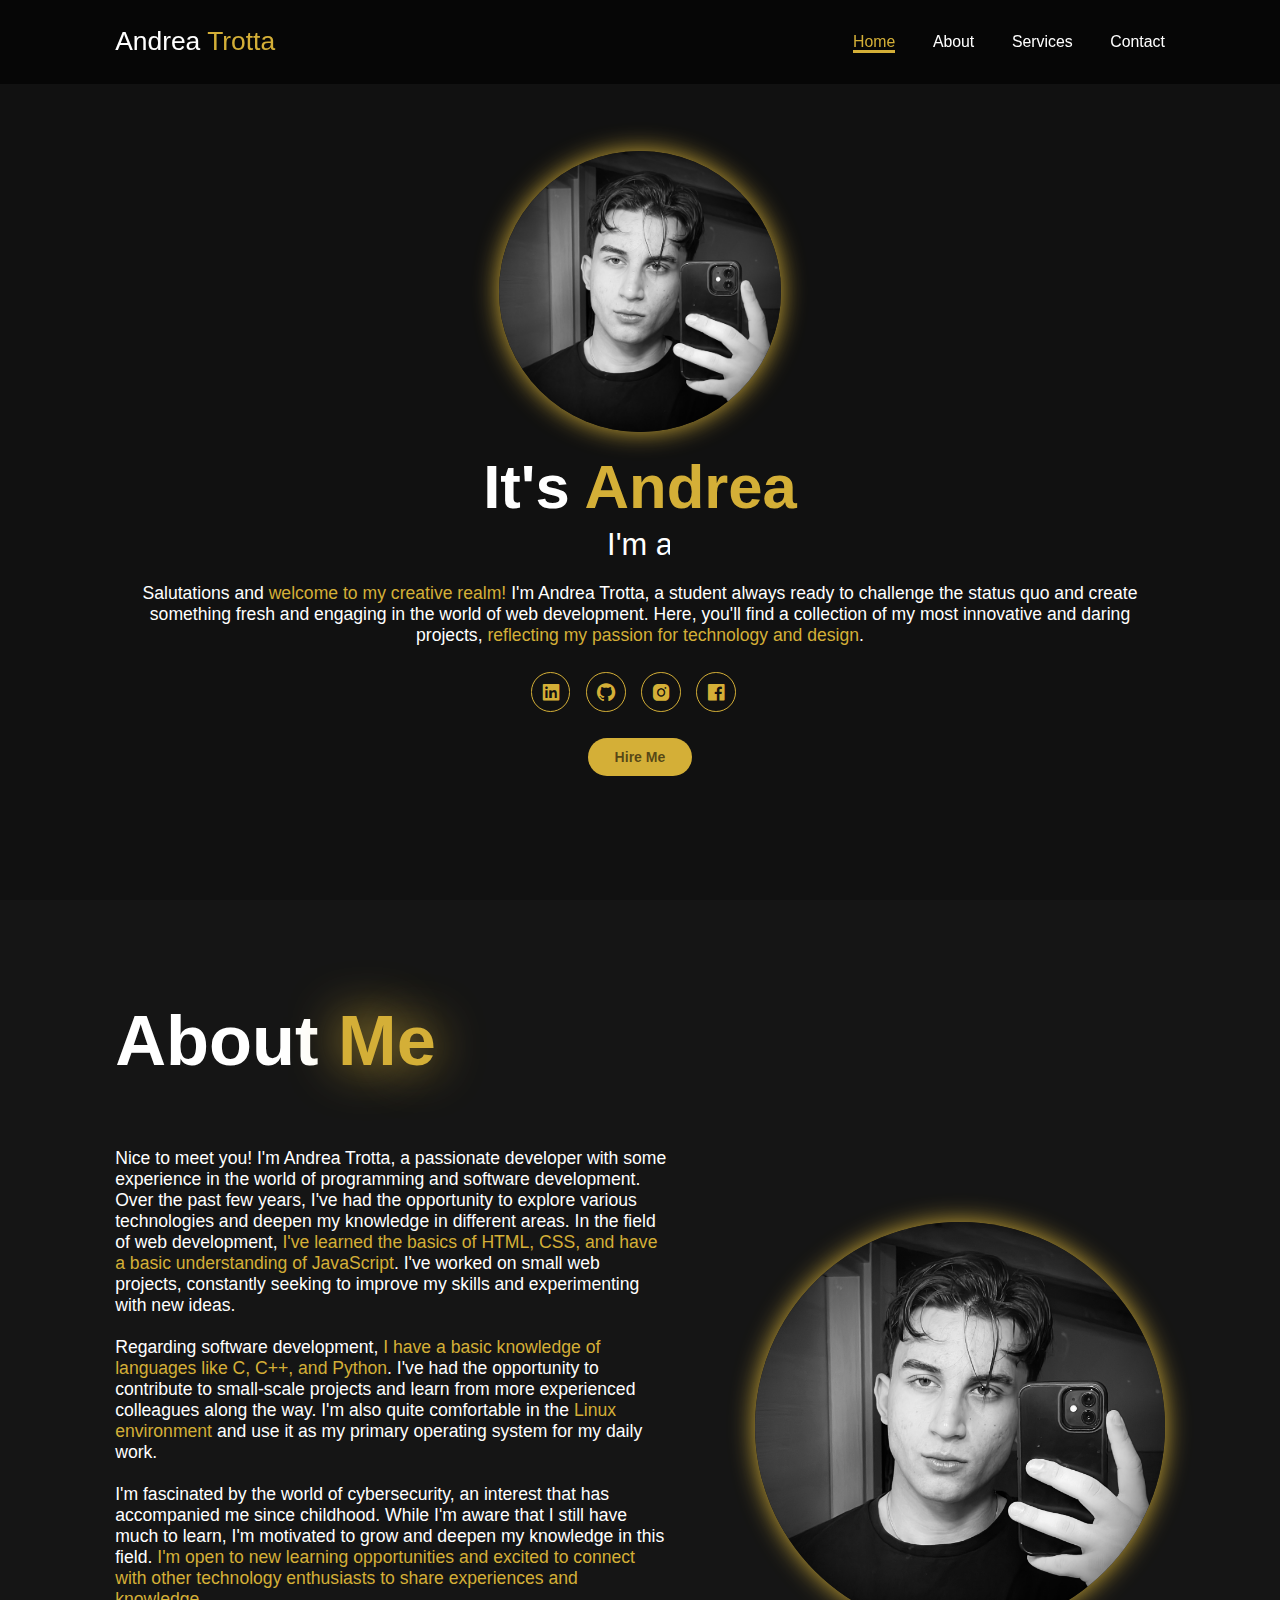
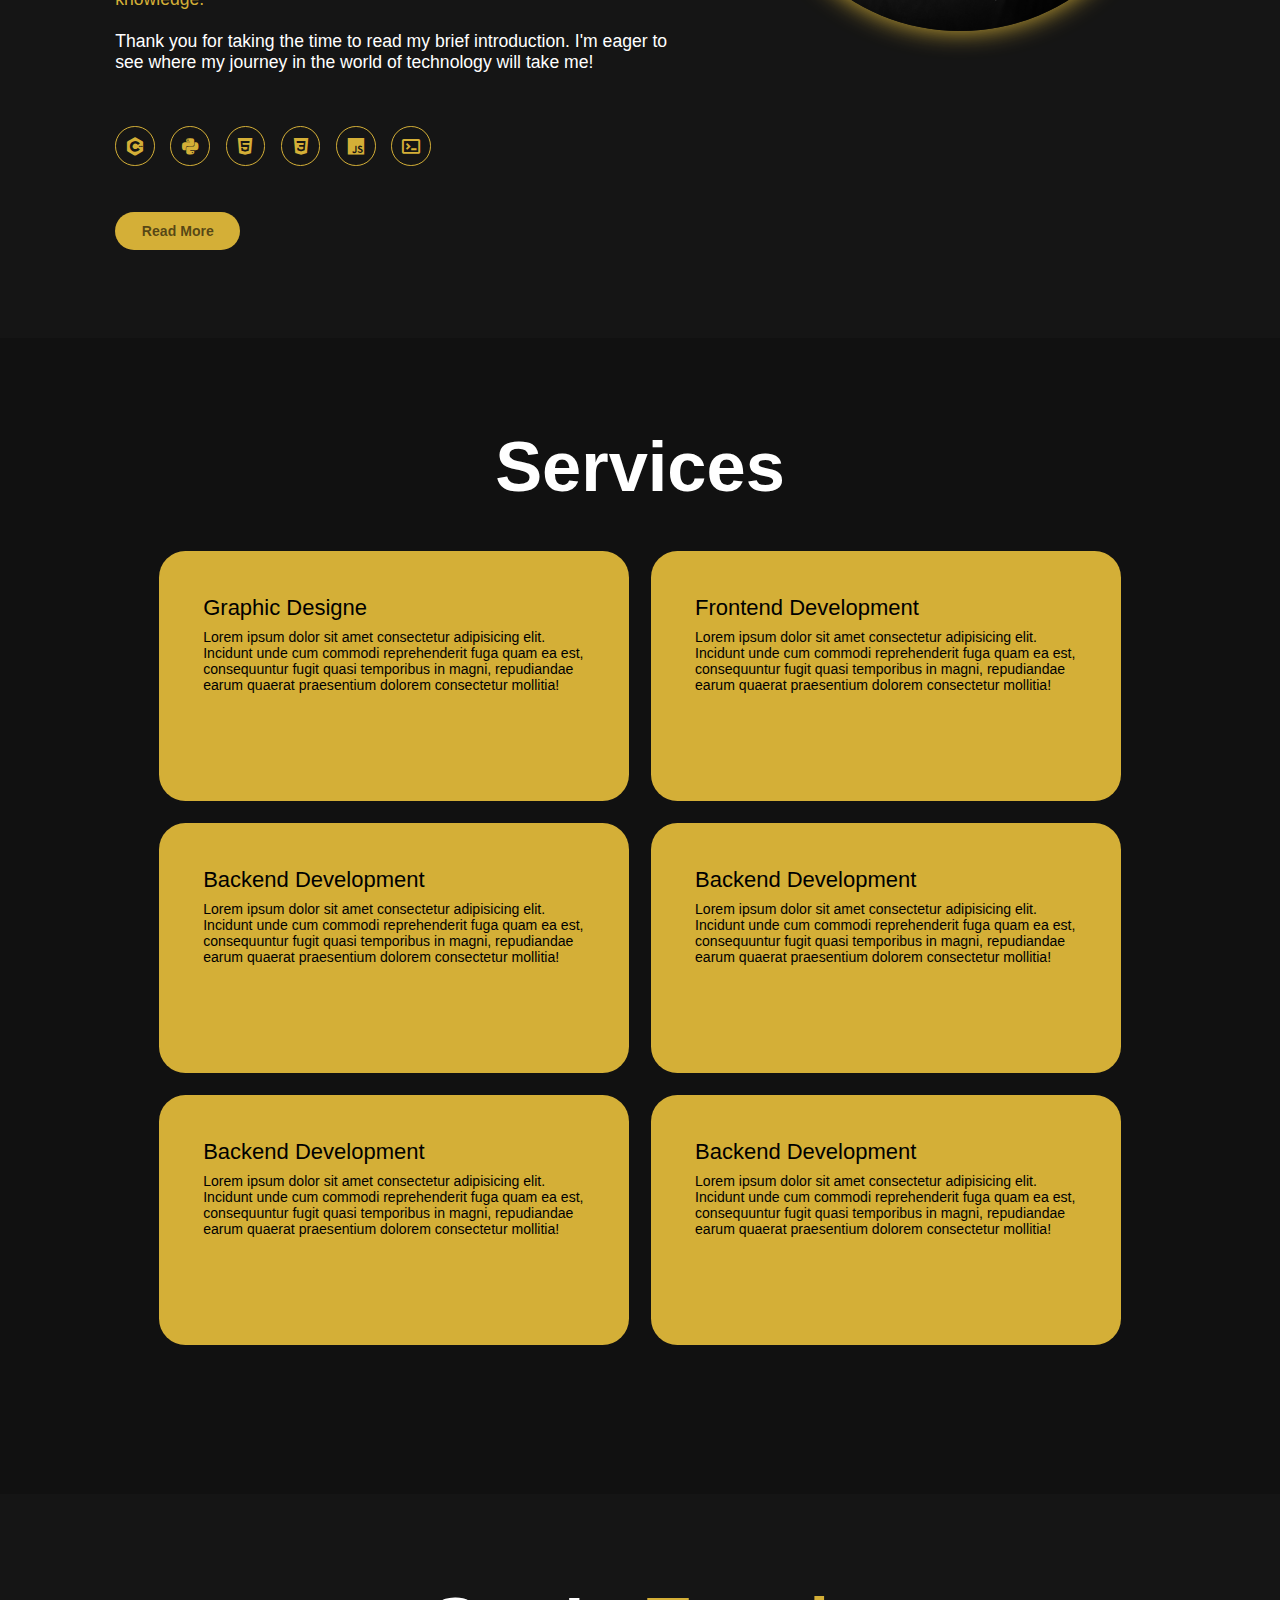
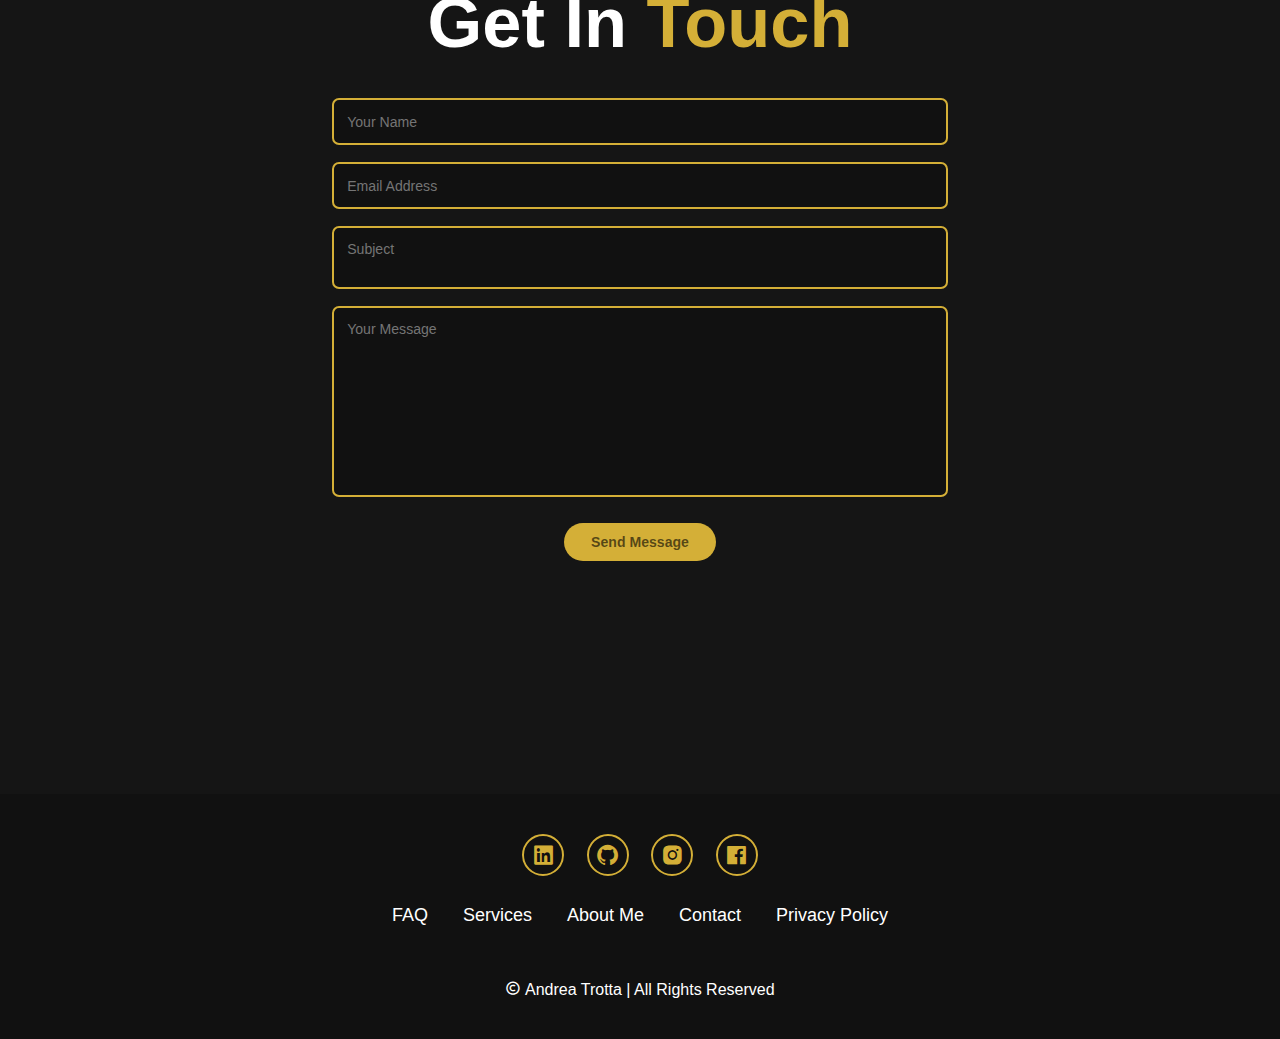
==== commit dff21767: "Gold" ====
--- a/index.html
+++ b/index.html
@@ -4,8 +4,8 @@
     <meta charset="UTF-8">
     <meta name="viewport" content="width=device-width, initial-scale=1.0">
     <title>Andrea Trotta's Portfolio</title>
-    <link rel="stylesheet" href="style.css">
-    <link rel="icon" href="icon.png">
+    <link rel="stylesheet" href="src/css/style.css">
+    <link rel="icon" href="src/img/icon.png">
     <link href='https://unpkg.com/boxicons@2.1.4/css/boxicons.min.css' rel='stylesheet'>
 </head>
 <body>
@@ -24,7 +24,7 @@
 
     <section class="home" id="home">
         <div class="home-img">
-            <img src="image.jpg" alt="">
+            <img src="src/img/image.jpg" alt="">
         </div>
 
         <div class="home-content">
@@ -36,8 +36,8 @@
 
             <br><br>
             <p style="font-size: 2rem;">
-                Salutations and <span style="color: #04fffb;">welcome to my creative realm!</span> I'm Andrea Trotta, a student always ready to challenge the status quo and create something fresh and engaging in the world of web development.
-                Here, you'll find a collection of my most innovative and daring projects, <span style="color: #04fffb;">reflecting my passion for technology and design</span>. 
+                Salutations and <span style="color: --main-color;">welcome to my creative realm!</span> I'm Andrea Trotta, a student always ready to challenge the status quo and create something fresh and engaging in the world of web development.
+                Here, you'll find a collection of my most innovative and daring projects, <span style="color: --main-color;">reflecting my passion for technology and design</span>. 
             </p>
 
                 <div class="social-icon">
@@ -59,13 +59,13 @@
 
             <p style="font-size: 2rem;">
                 Nice to meet you! I'm Andrea Trotta, a passionate developer with some experience in the world of programming and software development. Over the past few years, I've had the opportunity to explore various technologies and deepen my knowledge in different areas.            
-                In the field of web development, <span style="color: #04fffb;">I've learned the basics of HTML, CSS, and have a basic understanding of JavaScript</span>. I've worked on small web projects, constantly seeking to improve my skills and experimenting with new ideas.
+                In the field of web development, <span style="color: --main-color;">I've learned the basics of HTML, CSS, and have a basic understanding of JavaScript</span>. I've worked on small web projects, constantly seeking to improve my skills and experimenting with new ideas.
                 <br><br>
-                Regarding software development, <span style="color: #04fffb;">I have a basic knowledge of languages like C, C++, and Python</span>. I've had the opportunity to contribute to small-scale projects and learn from more experienced colleagues along the way.   
-                I'm also quite comfortable in the <span style="color: #04fffb;">Linux environment</span> and use it as my primary operating system for my daily work.   
+                Regarding software development, <span style="color: --main-color;">I have a basic knowledge of languages like C, C++, and Python</span>. I've had the opportunity to contribute to small-scale projects and learn from more experienced colleagues along the way.   
+                I'm also quite comfortable in the <span style="color: --main-color;">Linux environment</span> and use it as my primary operating system for my daily work.   
                 <br><br>
                 I'm fascinated by the world of cybersecurity, an interest that has accompanied me since childhood. While I'm aware that I still have much to learn, I'm motivated to grow and deepen my knowledge in this field.
-                <span style="color: #04fffb;">I'm open to new learning opportunities and excited to connect with other technology enthusiasts to share experiences and knowledge.</span> 
+                <span style="color: --main-color;">I'm open to new learning opportunities and excited to connect with other technology enthusiasts to share experiences and knowledge.</span> 
                 <br><br>
                 Thank you for taking the time to read my brief introduction. I'm eager to see where my journey in the world of technology will take me!
             </p>
@@ -86,7 +86,7 @@
         </div>
 
         <div class="about-img">
-            <img src="image.jpg" alt="">
+            <img src="src/img/image.jpg" alt="">
         </div>
     </section>
 
@@ -173,7 +173,7 @@
                 <input id="name" type="text" name="name" placeholder="Your Name" required/>
                 <input id="email" type="email" name="email" placeholder="Email Address" required/>
                 <textarea id="textArea" name="subject" placeholder="Subject" required></textarea>
-                <textarea name="textarea" id="textarea" cols="30" rows="10" placeholder="Your Message" required></textarea>
+                <textarea id="textarea" name="textarea" cols="30" rows="10" placeholder="Your Message" required></textarea>
             </div>
 
             <input type="submit" value="Send Message" class="btn">
@@ -217,6 +217,6 @@
         </p>
     </footer>
 
-    <script src="script.js"></script>
+    <script src="src/js/script.js"></script>
 </body>
-</html>+</html>
--- a/src/css/style.css
+++ b/src/css/style.css
@@ -0,0 +1,570 @@
+* {
+    margin: 0;
+    padding: 0;
+    box-sizing: border-box;
+    text-decoration: none;
+    border: none;
+    outline: none;
+    scroll-behavior: smooth;
+    font-family: "Poppins", sans-serif;
+}
+
+:root{
+    --bg-color: #111111;
+    --second-bg-color: #151515;
+    --text-color: white;
+    --main-color: #D4AF37
+    /*--main-color: #04fffb*/
+}
+
+html{
+    font-size: 62.5%;
+    overflow-x: hidden;
+}
+
+body{
+    background-color: var(--bg-color);
+    color: var(--text-color);
+}
+
+.header{
+    position: fixed;
+    top: 0;
+    width: 100%;
+    padding: 3rem 9%;
+    background: rgba(0, 0, 0, 0.6);
+    backdrop-filter: blur(10px);
+    display: flex;
+    justify-content: space-between;
+    align-items: center;
+    z-index: 100;
+}
+
+.logo{
+    font-size: 3rem;
+    color: var(--text-color);
+    cursor: pointer;
+    transition: 0.3s ease-in-out;
+}
+
+.logo:hover{
+    transform: scale(1.1);
+}
+
+.navbar a{
+    font-size: 1.8rem;
+    color: white;
+    margin-left: 4rem;
+    font-weight: 500;
+    transition: 0.3 ease-in-out;
+    border-bottom: 3px solid transparent;
+}
+
+.navbar a:hover,
+.navbar a.active{
+    color: var(--main-color);
+    border-bottom: 3px solid var(--main-color);
+}
+
+#menu-icon{
+    font-size: 3.6rem;
+    color: var(--main-color);
+    display: none;
+}
+
+section{
+    min-height: 100vh;
+    padding: 10rem 9% 10rem;
+}
+
+.home{
+    display: flex;
+    justify-content: center;
+    align-items: center;
+    flex-direction: column;
+    gap: 1rem;
+}
+
+.home-content{
+    display: flex;
+    align-items: center;
+    justify-content: center;
+    flex-direction: column;
+    text-align: center;
+    margin-top: 3rem;
+}
+
+span{
+    color: var(--main-color);
+}
+
+.logo span{
+    color: var(--main-color);
+}
+
+.home-content h3{
+    margin-top: 2rem;
+    margin-top: 1rem;
+    font-size: 3.5rem;
+}
+
+.home-content h1{
+    font-size: 7rem;
+    font-weight: 700;
+    margin-top: 1.5rem;
+    line-height: 1;
+}
+
+.home-img{
+    border-radius: 50%;
+}
+
+.home-img img{
+    position: relative;
+    top: 3rem;
+    width: 22vw;
+    border-radius: 50%;
+    box-shadow: 0 0 25px var(--main-color);
+    cursor: pointer;
+    transition: 0.4s ease-in-out;
+}
+
+.home-img img:hover{
+    box-shadow: 0 0 50px var(--main-color), 0 0 100px var(--main-color);
+}
+
+.home-content p{
+    font-size: 1.5rem;
+    font-weight: 500;
+    max-width: 10000px;
+}
+
+.social-icon a{
+    display: inline-flex;
+    justify-content: center;
+    align-items: center;
+    width: 4.5rem;
+    height: 4.5rem;
+    background: transparent;
+    border: 0.2rem solid var(--main-color);
+    font-size: 2.5rem;
+    border-radius: 50%;
+    color: var(--main-color);
+    margin: 3rem 1.5rem 3rem 0;
+    transition: 0.3s ease-in-out;
+}
+
+.social-icon a:hover{
+    color: white;
+    transform: scale(1.3)translateY(-5px);
+    box-shadow: 0 0 25px var(--main-color);
+    background-color: var(--main-color);
+}
+
+.btn{
+    display: inline-block;
+    padding: 1rem 2.8rem;
+    background: var(--main-color);
+    border-radius: 4rem;
+    font-size: 1.6rem;
+    color: rgba(0, 0, 0, 0.6);
+    font-weight: bolder;
+    border: 2px solid transparent;
+    transition: 0.3 ease-in-out;
+    cursor: pointer;
+}
+
+.btn:hover{
+    transform: scale(1.05);
+    box-shadow: 0 0 25px var(--main-color);
+}
+
+.text-animation {
+    font-size: 34px;
+    font-weight: 280;
+    min-width: 280px; 
+}
+
+.text-animation span{
+    position: relative;
+}
+
+.text-animation span::before {
+    content: attr(data-text); 
+    color: var(--main-color);
+    animation: words 20s infinite; 
+}
+
+.text-animation span::after {
+    content: "";
+    background-color: var(--bg-color);
+    position: absolute;
+    width: calc(100% + 8px);
+    height: 100%;
+    border-left: 3px solid var(--bg-color);
+    right: -8px;
+    animation: cursor 0.6s infinite, typing 20s steps(14) infinite; 
+}
+
+@keyframes cursor {
+    to {
+        border-left: 2px solid var(--main-color);
+    }
+}
+
+@keyframes words { 
+    0%, 100% {
+        content: 'Web Developer';
+    }
+}
+
+@keyframes typing {
+    10%, 15%, 30%, 35%, 50%, 55%, 70%, 75%, 90%, 95% {
+        width: 0;
+    }
+    5%, 20%, 25%, 40%, 45%, 60%, 65%, 80%, 85% {
+        width: calc(100% + 8px);
+    }
+}
+
+.about{
+    display: flex;
+    justify-content: center;
+    align-items: center;
+    gap: 10rem;
+    background: var(--second-bg-color);
+    color: white;
+}
+
+.about h2 span{
+    color: var(--main-color);
+    text-shadow: 0 0 50px var(--main-color);
+}
+
+.about-img{
+    border-radius: 50%;
+}
+
+.about-img img{
+    position: relative;
+    width: 32vw;
+    border-radius: 50%;
+    box-shadow: 0 0 25px var(--main-color);
+    top: 1rem;
+    cursor: pointer;
+    transition: 0.4s ease-in-out;
+}
+
+.about-img img:hover{
+    box-shadow: 0 0 50px var(--main-color), 0 0 100px var(--main-color);
+}
+
+.heading{
+    text-align: center;
+    font-size: 8rem;
+}
+
+.about-content h2{
+    text-align: left;
+    line-height: 1.5;
+}
+
+.about-content h3{
+    font-size: 2.6rem;
+}
+
+.about-content p{
+    font-size: 1.6rem;
+    margin: 2rem 0 3rem;
+}
+
+.about-content .text-animation span::before {
+    content: 'Web Developer'; 
+    color: var(--main-color);
+    animation: words 20s infinite; 
+}
+
+.about-content .text-animation span::after {
+    content: "";
+    background-color: var(--second-bg-color);
+    position: absolute;
+    width: calc(100% + 8px);
+    height: 100%;
+    border-left: 3px solid var(--second-bg-color);
+    right: -8px;
+    animation: cursor 0.6s infinite, typing 20s steps(14) infinite; 
+}
+
+::-webkit-scrollbar{
+    width: 15px;
+}
+
+::-webkit-scrollbar-thumb{
+    background-color: var(--main-color);
+}
+
+::-webkit-scrollbar-track{
+    background-color: var(--bg-color);
+    width: 50px;
+}
+
+.services{
+    background: var(--bg-color);
+    color: white;
+}
+
+.services h2{
+    margin-bottom: 5rem;
+    color: white;
+}
+
+.services-container{
+    display: grid;
+    grid-template-columns: repeat(3,1fr);
+    align-items: center;
+    gap: 2.5rem;
+}
+
+.services-box{
+    background-color: var(--main-color);
+    color: black;
+    height: 250px;
+    border-radius: 3rem;
+    cursor: pointer;
+    transition: 0.3s ease-in-out;
+}
+
+.services-box:hover{
+    background: white;
+    color: var(--main-color);
+    transform: scale(1.03);
+}
+
+.services-box .services-info{
+    display: flex;
+    flex-direction: column;
+    text-align: left;
+    max-height: 200px;
+    justify-content: center;
+    align-items: baseline;
+    padding: 5em;
+}
+
+.services-info h4{
+    font-size: 2.5rem;
+    font-weight: 500;
+    margin-bottom: 1rem;
+}
+
+.services-info p{
+    font-size: 1.6rem;
+    font-weight: 400;
+    max-height: 100px;
+    margin: auto;
+}
+
+.contact{
+    background-color: var(--second-bg-color);
+}
+
+.contact h2{
+    margin-bottom: 3rem;
+    color: white;
+}
+
+.contact form{
+    max-width: 70rem;
+    margin: 1rem auto;
+    text-align: center;
+    margin-bottom: 3rem;
+}
+
+.contact form .input-box{
+    display: flex;
+    justify-content: center;
+    flex-wrap: wrap;
+}
+
+.contact form .input-box input, .contact form textarea{
+    width: 100%;
+    padding: 1.5rem;
+    font-size: 1.6rem;
+    color: var(--text-color);
+    background: var(--bg-color);
+    border-radius: 0.8rem;
+    border: 2px solid var(--main-color);
+    margin: 1rem 0;
+    resize: none;
+}
+
+.contact form .btn{
+    margin-top: 2rem;
+}
+
+.footer{
+    position: relative;
+    bottom: 0;
+    width: 100%;
+    padding: 40px 0;
+    background-color: var(--bg-color);
+}
+
+.footer .social{
+    text-align: center;
+    padding-bottom: 25px;
+    color: var(--main-color);
+}
+
+.footer .social a{
+    font-size: 25px;
+    color: var(--main-color);
+    border: 2px solid var(--main-color);
+    width: 42px;
+    height: 42px;
+    line-height: 42px;
+    display: inline-block;
+    text-align: center;
+    border-radius: 50%;
+    margin: 0 10px;
+    transition: 0.3 ease-in-out;
+}
+
+.footer .social a:hover{
+    transform: scale(1.2) translateY(-10px);
+    background-color: var(--main-color);
+    color: var(--text-color);
+    box-shadow: 0 0 25px var(--main-color);
+}
+
+.footer ul{
+    margin-top: 0;
+    padding: 0;
+    font-size: 18px;
+    line-height: 1.6;
+    margin-bottom: 0;
+    text-align: center;
+}
+
+.footer ul li a{
+    color: white;
+    border-bottom: 3px solid transparent;
+    transition: 0.3s ease-in-out;
+}
+
+footer ul li a:hover{
+    color: var(--main-color);
+    border-bottom: 3px solid var(--main-color);
+}
+
+.footer ul li{
+    display: inline-block;
+    padding: 0 15px;
+}
+
+.footer .copyright{
+    margin-top: 50px;
+    text-align: center;
+    font-size: 16px;
+    color: white;
+}
+
+@media(max-width: 1285px){
+    html{
+        font-size: 55%;
+    }
+    .services-container{
+        padding-bottom: 7rem;
+        grid-template-columns: repeat(2,1fr);
+        margin: 0 5rem;
+    }
+}
+
+@media(max-width: 991px){
+    header{
+        padding: 2rem 3%;
+    }
+    section{
+        padding: 10rem 3% 2rem;
+    }
+    .services{
+        padding-bottom: 7rem;
+    }
+    .footer{
+        padding: 2rem 3%;
+    }
+}
+
+@media(max-width: 895px){
+    #menu-icon{
+        display: block;
+    }
+    .navbar{
+        position: absolute;
+        top: 100%;
+        right: 0;
+        width: 50%;
+        padding: 1rem 3%;
+        background: rgba(0, 0, 0, 0.9);
+        backdrop-filter: blur(20px);
+        border-bottom-left-radius: 2rem;
+        border-left: 2px solid var(--main-color);
+        border-bottom: 2px solid var(--main-color);
+        display: none;
+    }
+    .navbar.active{
+        display: block;
+    }
+    
+    .navbar a{
+        display: block;
+        font-size: 2rem;
+        margin: 3rem 0;
+        color: white;
+    }
+    
+    .home{
+        flex-direction: column;
+        margin: 5rem 4rem;
+    }
+    
+    .home-content h3{
+        font-size: 2.6rem;
+    }
+    
+    .home-content h1{
+        font-size: 8rem;
+        margin-top: 3rem;
+    }
+    
+    .home-content p{
+        max-width: 600px;
+        margin: 0 auto;
+    }
+    
+    .home-img img{
+        width: 56vw;
+        margin-top: -2rem;
+    }
+    
+    .about{
+        flex-direction: column-reverse;
+    }
+    
+    .about-content{
+        margin: 0 2rem 4rem;
+    }
+    
+    .about img{
+        width: 52vw;
+        margin-top: 1rem;
+        margin-bottom: 3rem;
+    }
+    
+    .services h2{
+        margin-bottom: 3rem;
+    }
+    
+    .services-container{
+        grid-template-columns: repeat(1,1fr);
+    }
+}